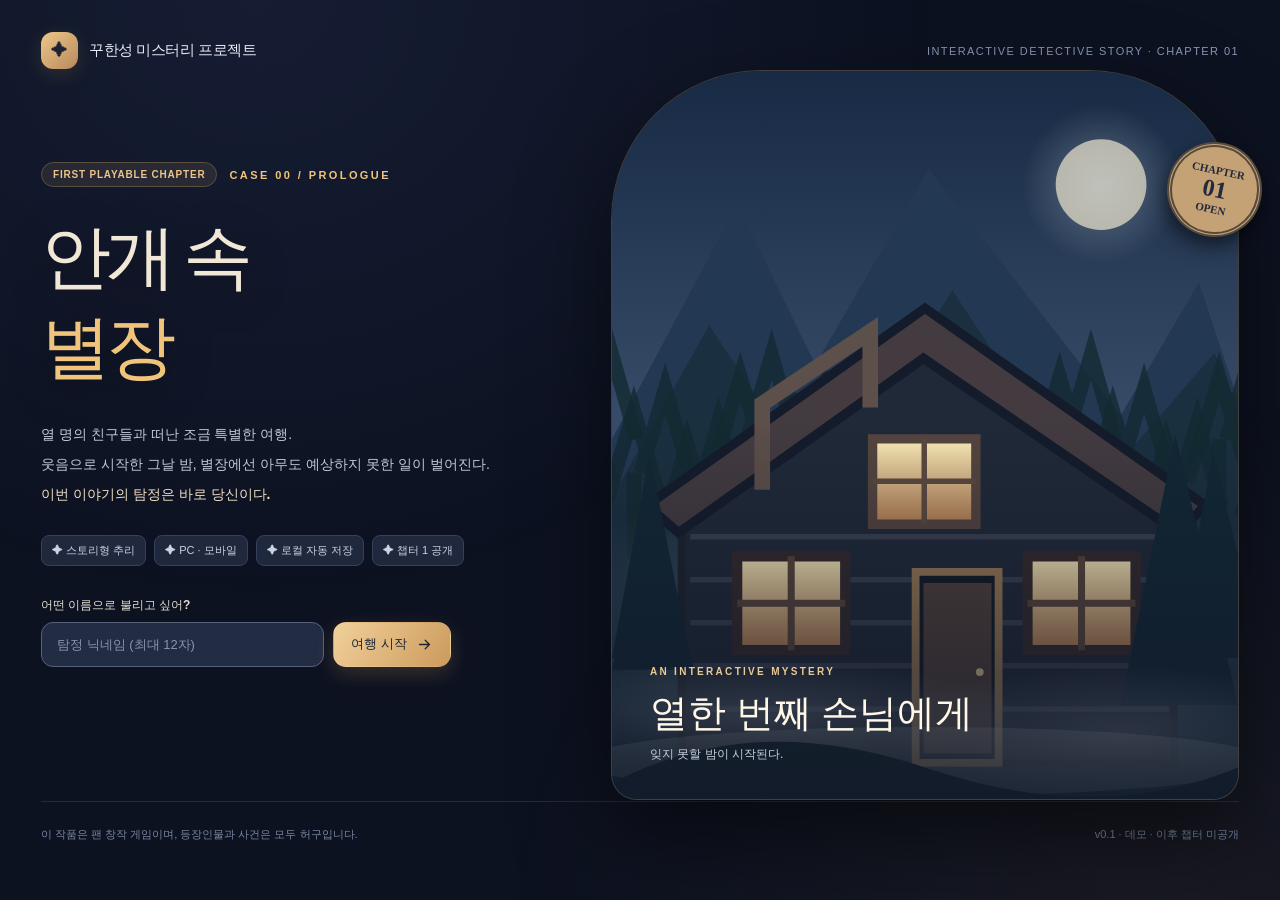
==== index.html @ d3688fc3 "feat: migrate standalone Chapter 01 villa mystery game" ====
<!doctype html>
<html lang="ko">
<head>
  <meta charset="UTF-8" />
  <meta name="viewport" content="width=device-width, initial-scale=1, viewport-fit=cover" />
  <meta name="theme-color" content="#12172a" />
  <meta name="description" content="꾸한성: 안개 속 별장 — 시청자가 탐정이 되어 꾸한성 멤버들과 함께 단서를 수집하는 미스터리 추리 게임." />
  <title>꾸한성: 안개 속 별장 | CHAPTER 01</title>
  <link rel="stylesheet" href="styles.css" />
  <script src="game.js" defer></script>
</head>
<body>
  <div id="app"></div>
  <noscript>게임을 플레이하려면 브라우저에서 JavaScript를 활성화해 주세요.</noscript>
</body>
</html>
---- styles.css ----
:root{font-family:'Noto Sans KR','Malgun Gothic','Apple SD Gothic Neo',sans-serif;color:#e8eaf4;background:#0d1221;font-synthesis:none;--bg:#0d1221;--surface:#1b2236;--surface2:#232d43;--muted:#9ca8be;--line:#35415b;--cream:#f3dfba;--gold:#f0c47b;--blue:#7f9ce5;--shadow:0 22px 55px rgba(0,0,0,.22)}
*{box-sizing:border-box}body{margin:0;min-width:320px}button,input{font:inherit}button{cursor:pointer}button:disabled{cursor:not-allowed;opacity:.45}button:focus-visible,input:focus-visible,[tabindex]:focus-visible{outline:3px solid #f0c47b;outline-offset:3px}button{transition:transform .18s,background-color .18s,border-color .18s}button:not(:disabled):active{transform:scale(.97)}h1,h2,h3,p{margin:0}h1,h2,h3{line-height:1.34}p{line-height:1.7}small{color:var(--muted)}.visually-hidden{position:absolute!important;height:1px;width:1px;overflow:hidden;clip:rect(0,0,0,0);white-space:nowrap}.app-shell{min-height:100vh;position:relative;isolation:isolate}.app-shell::before{content:'';position:fixed;inset:0;z-index:-1;pointer-events:none;background:radial-gradient(ellipse at 20% 0,rgba(76,98,161,.14),transparent 47%),radial-gradient(ellipse at 90% 100%,rgba(161,119,58,.08),transparent 40%)}.upper{font-size:11px;letter-spacing:.22em;font-weight:800;color:var(--gold)}.muted{color:var(--muted)}.small{font-size:12px}.eyebrow{color:var(--gold);font-weight:700;font-size:11px;letter-spacing:.2em}.brand{display:flex;gap:11px;align-items:center;font-weight:800;font-size:15px;letter-spacing:-.03em}.brand-mark{width:37px;height:37px;display:grid;place-items:center;color:#1d2334;border-radius:12px;background:linear-gradient(135deg,#eec78a,#b8895c);font-size:17px;box-shadow:0 5px 20px rgba(221,166,83,.15)}.btn{border:1px solid transparent;border-radius:13px;min-height:45px;padding:11px 17px;display:inline-flex;align-items:center;justify-content:center;gap:9px;font-weight:800;font-size:13px;text-align:center;line-height:1.45}.btn-primary{background:linear-gradient(125deg,#f1d19b,#cc9a5b);color:#1b2536;box-shadow:0 7px 20px rgba(227,163,90,.2)}.btn-primary:hover:not(:disabled){background:linear-gradient(125deg,#f9dcb1,#d4a46a)}.btn-secondary{background:#283248;color:#f6f1e7;border-color:#40506e}.btn-secondary:hover:not(:disabled){background:#34425c}.btn-ghost{background:transparent;border-color:#3a455d;color:#c6d0e0}.btn-ghost:hover:not(:disabled){background:#222b40}.btn-danger{background:#422d37;color:#ffc5c5;border-color:#704756}.btn-compact{padding:8px 12px;min-height:35px;font-size:12px}.icon{width:17px;height:17px;flex:none}.panel{border:1px solid rgba(157,175,209,.17);border-radius:19px;background:linear-gradient(145deg,rgba(31,40,61,.95),rgba(23,30,48,.98));box-shadow:var(--shadow)}.tag{display:inline-flex;align-items:center;border:1px solid #5b4f42;background:rgba(236,185,117,.1);color:#eac48d;font-size:10px;font-weight:800;letter-spacing:.08em;border-radius:100px;padding:6px 11px}.line{height:1px;background:var(--line);margin:14px 0}.notch{display:flex;align-items:center;gap:12px}.notch:before{content:'';height:1px;width:24px;background:var(--gold)}
/* landing */
.landing{max-width:1270px;min-height:100vh;margin:auto;padding:32px 36px 58px;display:flex;flex-direction:column}.landing-header{display:flex;justify-content:space-between;align-items:center;gap:20px}.landing-header .note{font-size:11px;letter-spacing:.13em;color:#8998b4}.landing-main{flex:1;display:grid;grid-template-columns:minmax(340px,.92fr) minmax(450px,1.08fr);align-items:center;gap:35px;min-height:660px}.landing-copy{padding:40px 0;position:relative;z-index:1}.landing-copy .mini-title{display:flex;align-items:center;gap:12px;margin-bottom:26px}.landing-copy h1{font-family:'NanumMyeongjo','Noto Serif CJK KR',serif;font-size:clamp(48px,5.5vw,82px);font-weight:400;line-height:1.27;letter-spacing:-.075em;color:#f0e7d7;text-shadow:0 8px 44px #0006}.landing-copy h1 em{font-style:normal;color:var(--gold)}.landing-copy .synopsis{max-width:460px;font-size:14px;line-height:2.15;color:#bfc8d7;margin:27px 0 25px}.landing-copy .meta{display:flex;align-items:center;flex-wrap:wrap;gap:8px;margin-bottom:31px}.meta span{padding:7px 10px;background:rgba(58,70,98,.43);border:1px solid #35415b;border-radius:8px;color:#c9d4e4;font-size:11px}.nickname-label{display:block;font-size:12px;color:#e4dfd2;font-weight:800;margin-bottom:8px}.nickname-row{display:flex;gap:9px;max-width:410px}.nickname-input{min-width:0;flex:1;border:1px solid #56617a;background:#222c43;color:#fff;padding:13px 15px;border-radius:12px;outline:none;font-size:13px}.nickname-input::placeholder{color:#8995ab}.nickname-input:focus{border-color:var(--gold)}.start-buttons{display:flex;flex-wrap:wrap;gap:8px;margin-top:12px}.landing-foot{display:flex;justify-content:space-between;gap:10px;color:#7887a1;font-size:11px;padding-top:25px;border-top:1px solid #ffffff1a}.landing-visual{position:relative;align-self:stretch;display:flex;align-items:center;min-width:0}.landing-picture{width:100%;aspect-ratio:4/5;max-height:730px;overflow:hidden;border-radius:150px 150px 26px 26px;border:1px solid #8b78575f;box-shadow:0 35px 90px #0008;position:relative;background:#171e30}.landing-picture svg{width:100%;height:100%;object-fit:cover}.landing-picture:after{content:'';position:absolute;inset:0;background:linear-gradient(180deg,transparent 48%,#101728c7 100%);pointer-events:none}.poster-overlay{position:absolute;z-index:2;bottom:36px;left:38px;right:38px}.poster-line{font-size:10px;font-weight:800;letter-spacing:.23em;color:#ebc994;margin-bottom:11px}.poster-title{font-family:'NanumMyeongjo','Noto Serif CJK KR',serif;font-size:clamp(25px,3vw,42px);color:#fff8e8}.poster-subtitle{font-size:12px;margin-top:7px;color:#c8cedc}.floating-stamp{position:absolute;top:10%;right:-23px;z-index:3;transform:rotate(12deg);background:#c4a275;border-radius:50%;width:95px;height:95px;color:#24293b;display:flex;flex-direction:column;align-items:center;justify-content:center;border:5px double #554a3d;box-shadow:0 9px 20px #0008;font-family:serif;font-size:11px;text-align:center;font-weight:900}.floating-stamp strong{font-size:24px}.landing-alert{font-size:11px;color:#ecc58d;margin-top:12px;min-height:17px}
/* game layout */
.game-layout{max-width:1600px;min-height:100vh;margin:auto;display:grid;grid-template-columns:226px minmax(0,1fr) 276px;gap:15px;padding:18px}.rail{min-height:calc(100vh - 36px);padding:19px 15px;display:flex;flex-direction:column;gap:22px;background:#151d31;border:1px solid #2d3851;border-radius:18px}.rail-brand{padding:0 4px 16px;border-bottom:1px solid #334059}.nav-title{font-size:10px;color:#798ba6;letter-spacing:.17em;font-weight:900;margin:0 0 11px 10px}.location-nav{display:grid;gap:7px}.location-button{border:none;background:transparent;text-align:left;color:#b0bed4;border-radius:11px;padding:12px 10px;display:flex;gap:11px;align-items:center;font-size:13px;font-weight:700}.location-button .number{color:#8a9ab3;font-size:11px;font-weight:900}.location-button.active{background:#35415c;color:#fff0d6;box-shadow:inset 3px 0 0 var(--gold)}.location-button:not(.active):hover{background:#222d44}.rail-stat{margin-top:auto;border:1px solid #38465f;padding:15px;border-radius:13px;background:linear-gradient(145deg,#27334b,#1e293d)}.rail-stat h3{font-size:12px;margin-bottom:9px}.progress-track{width:100%;height:5px;background:#46516a;border-radius:20px;overflow:hidden}.progress-bar{height:100%;border-radius:20px;background:var(--gold);transition:width .3s}.rail-bottom{display:grid;gap:8px}.game-main{display:flex;flex-direction:column;min-width:0;gap:13px}.topbar{min-height:65px;display:flex;align-items:center;justify-content:space-between;gap:10px;padding:10px 18px}.topbar h2{font-size:16px;color:#f1e8dd}.topbar .left{display:flex;align-items:center;gap:13px;min-width:0}.topbar .left>div{min-width:0}.topbar .right{display:flex;align-items:center;gap:10px}.clock{border:1px solid #51516a;border-radius:9px;padding:7px 11px;color:#e5c89c;font-weight:900;font-size:12px;letter-spacing:.05em;background:#ffffff09}.scene-frame{position:relative;border:1px solid #536077;border-radius:16px;overflow:hidden;background:#151d31;box-shadow:0 25px 75px #0006;aspect-ratio:16 / 9;max-height:min(63vh,720px);min-height:290px}.scene-art{position:absolute;inset:0;width:100%;height:100%}.scene-vignette{position:absolute;inset:0;pointer-events:none;background:linear-gradient(180deg,#0c142120,transparent 30%,#0e12298a 95%)}.scene-title{position:absolute;left:21px;top:19px;z-index:2;padding:9px 14px;background:#10182bce;backdrop-filter:blur(10px);border:1px solid #e1ccaa2b;border-radius:10px;box-shadow:0 10px 30px #0003}.scene-title strong{display:block;font-size:14px}.scene-title span{color:#c9c4b7;font-size:10px}.hotspot{position:absolute;z-index:4;transform:translate(-50%,-50%);background:#111a30d9;color:#fff1d8;border:1px solid #f0c47b94;border-radius:30px;padding:9px 12px;display:flex;align-items:center;gap:7px;font-size:11px;font-weight:800;white-space:nowrap;box-shadow:0 7px 22px #0008;backdrop-filter:blur(6px)}.hotspot:hover{background:#5d4529;transform:translate(-50%,-50%) scale(1.07)}.hotspot.locked{opacity:.6}.hotspot .hotspot-pin{height:16px;width:16px;border-radius:50%;background:#dbb678;display:grid;place-items:center;color:#1d273b;font-weight:900;font-size:11px}.scene-bottom{position:absolute;bottom:17px;left:17px;right:17px;z-index:2;display:flex;justify-content:space-between;align-items:end;pointer-events:none;gap:12px}.scene-bottom>*{pointer-events:auto}.scene-direction{font-size:11px;color:#eee4d4;background:#0c152ac7;padding:10px 13px;border-radius:10px;border:1px solid #ffffff1e;max-width:70%;line-height:1.6}.scene-controls{display:flex;gap:8px}.scene-controls .btn{background:#1b2b44e8}.quest-box{display:flex;gap:17px;align-items:center;padding:18px 19px}.quest-icon{flex:none;width:43px;height:43px;border-radius:12px;display:grid;place-items:center;color:#daba83;background:#5546305c;border:1px solid #786548}.quest-content{flex:1;min-width:0}.quest-content h3{font-size:13px;margin:4px 0 5px}.quest-content p{font-size:12px;color:#aebbd0;line-height:1.6}.quest-actions{flex:none}.chapter-step{font-size:10px;color:var(--gold);font-weight:900;letter-spacing:.14em}.mobile-location{display:none}.log-panel{padding:16px 18px}.section-heading{display:flex;align-items:center;justify-content:space-between;gap:10px;margin-bottom:11px}.section-heading h3{font-size:13px}.log-bubble{border-left:2px solid #9e8f75;padding:7px 12px;color:#c8d0e0;font-size:12px;line-height:1.75;background:#ffffff05;border-radius:0 8px 8px 0}.aside{min-width:0;display:flex;flex-direction:column;gap:13px}.notebook{padding:16px;min-height:390px;display:flex;flex-direction:column}.notebook h3{font-family:'NanumMyeongjo','Noto Serif CJK KR',serif;font-size:21px;color:#f0d7ad;font-weight:400}.notebook-sub{font-size:10px;color:#8999b1;margin:4px 0 15px}.tab-row{display:flex;gap:4px;padding:4px;background:#10192c;border:1px solid #313e56;border-radius:10px}.tab{flex:1;border:0;background:transparent;color:#91a0b7;border-radius:7px;padding:8px 2px;font-weight:800;font-size:11px}.tab.active{background:#33405c;color:#f8dfb0}.tab-pane{padding:16px 0 0;min-height:130px;flex:1}.entry{padding:11px 0;border-bottom:1px solid #2f3a52}.entry:first-child{padding-top:0}.entry h4{font-size:12px;color:#e7e7eb;margin:0 0 4px}.entry p{font-size:11px;color:#9baac2;line-height:1.7}.empty{color:#8e9cb1;font-size:12px;line-height:1.85;padding:20px 2px}.aside-people{padding:16px}.avatars{display:flex;align-items:center;padding-left:8px;margin:16px 0}.avatar{width:32px;height:32px;border:2px solid #1d2538;background:var(--c,#655f82);color:#fff;font-size:10px;font-weight:900;border-radius:50%;display:grid;place-items:center;margin-left:-8px}.people-note{font-size:11px;color:#9eabc0;line-height:1.7}.aside-stamp{margin-top:auto;text-align:center;padding:18px;color:#737f98;font-family:serif;font-size:11px;letter-spacing:.13em;border:1px solid #ffffff1b;border-radius:14px;background:#ffffff05}
/* modals */
.modal-backdrop{position:fixed;inset:0;z-index:40;background:rgba(4,8,17,.78);backdrop-filter:blur(9px);display:flex;align-items:center;justify-content:center;padding:18px}.dialogue{max-width:760px;width:100%;overflow:hidden;background:#1d273b;border:1px solid #97846a;border-radius:22px;box-shadow:0 35px 95px #000b;position:relative}.dialogue-illustration{height:175px;background:radial-gradient(circle at 70% 30%,#b4a27e32,transparent 40%),linear-gradient(120deg,#273c55,#111b30);display:flex;align-items:center;justify-content:center;position:relative;overflow:hidden}.dialogue-illustration::after{content:'';position:absolute;bottom:-95px;left:14%;width:75%;height:160px;background:radial-gradient(ellipse,#e4ae7438,transparent 64%)}.speaker-emblem{position:relative;z-index:1;width:94px;height:94px;border:2px solid #d9bb7f8c;border-radius:50%;background:#ffffff0c;display:flex;align-items:center;justify-content:center;font-family:'NanumMyeongjo','Noto Serif CJK KR',serif;font-size:36px;color:#f5dfb7}.dialogue-illustration .top-left{position:absolute;top:19px;left:24px;font-size:11px;letter-spacing:.13em;color:#d9c8a8}.dialogue-body{padding:27px 29px 24px}.speaker-name{font-weight:900;color:#e9c489;font-size:14px;margin-bottom:12px}.dialogue-text{font-family:'NanumMyeongjo','Noto Serif CJK KR',serif;font-size:clamp(17px,2.3vw,23px);line-height:1.8;color:#f0eee8;min-height:92px;white-space:pre-wrap;word-break:keep-all}.dialogue-footer{display:flex;justify-content:space-between;align-items:center;gap:10px;margin-top:17px}.dialogue-progress{font-size:11px;color:#93a4bc}.dialogue-controls{display:flex;gap:8px}.dialogue-actions{margin-top:18px;display:grid;gap:8px}.choice{border-radius:11px;border:1px solid #53627d;background:#26354c;color:#f2ede4;padding:13px 16px;text-align:left;font-size:13px;font-weight:700}.choice:hover{background:#3a4c65;border-color:#c5a975}.detail-modal{max-width:650px;background:#1b2538;border:1px solid #7b7990;border-radius:20px;padding:27px;width:100%;box-shadow:0 30px 80px #0009}.detail-head{display:flex;align-items:center;justify-content:space-between;gap:10px;margin-bottom:18px}.detail-head h2{font-size:19px}.detail-body{font-size:13px;line-height:1.95;color:#ced6e2}.detail-body strong{color:#f0d2a0}.detail-body p+p{margin-top:12px}.detail-footer{margin-top:22px;display:flex;justify-content:flex-end}.confirm-modal{max-width:430px}.confirm-modal p{font-size:13px;color:#bdc7d6;margin:14px 0}.confirm-modal .actions{display:flex;gap:8px;justify-content:flex-end}.finish{min-height:100vh;padding:30px;display:flex;align-items:center;justify-content:center}.finish-card{width:min(100%,930px);border:1px solid #8d8069;border-radius:24px;overflow:hidden;background:#172034;box-shadow:0 32px 80px #0009}.finish-picture{position:relative;height:350px;overflow:hidden}.finish-picture svg{width:100%;height:100%}.finish-picture:after{content:'';position:absolute;inset:0;background:linear-gradient(0deg,#172034 0%,transparent 75%)}.finish-body{padding:0 38px 34px;position:relative;margin-top:-54px}.finish-body h1{font-family:'NanumMyeongjo','Noto Serif CJK KR',serif;font-weight:400;font-size:clamp(28px,4vw,44px);line-height:1.4;margin:10px 0}.finish-body p{color:#aebcd0;font-size:13px;line-height:1.9;max-width:620px}.finish-stats{display:flex;gap:10px;flex-wrap:wrap;margin:21px 0}.finish-stat{min-width:123px;padding:13px 16px;border:1px solid #38455c;background:#243047;border-radius:11px}.finish-stat small{display:block;font-size:10px}.finish-stat strong{display:block;font-size:21px;color:#f4d9a5;margin-top:4px}.finish-actions{display:flex;gap:9px;flex-wrap:wrap}.toast{position:fixed;z-index:100;bottom:24px;left:50%;transform:translateX(-50%);background:#f0d09c;color:#243047;border-radius:12px;padding:12px 19px;box-shadow:0 16px 45px #0008;font-size:12px;font-weight:900;max-width:calc(100% - 32px);text-align:center}.credit{font-size:10px;color:#8490a7;line-height:1.8}
@media(max-width:1240px){.game-layout{grid-template-columns:196px minmax(0,1fr);gap:12px}.aside{grid-column:2;flex-direction:row}.aside>.panel{flex:1;min-width:0}.aside-stamp{display:none}.rail{grid-row:1 / span 2}.scene-frame{max-height:none}.landing-main{gap:20px}.landing-copy h1{font-size:58px}}
@media(max-width:860px){.landing{padding:20px 22px 28px}.landing-main{grid-template-columns:1fr;gap:20px;padding:25px 0}.landing-copy{padding:15px 0}.landing-copy h1{font-size:clamp(44px,9vw,66px)}.landing-visual{max-width:630px;margin:auto;width:100%}.landing-picture{aspect-ratio:5/4;border-radius:80px 80px 20px 20px;max-height:420px}.landing-header .note{display:none}.floating-stamp{right:-8px;top:5%;width:73px;height:73px}.landing-foot{flex-direction:column}.game-layout{display:block;padding:10px}.rail{display:none}.game-main{gap:10px}.topbar{padding:10px 13px}.scene-frame{max-height:none;min-height:240px}.mobile-location{display:flex;overflow-x:auto;gap:8px;padding:10px 2px 0;scrollbar-width:thin}.mobile-location button{flex:none}.aside{margin-top:12px;display:block}.aside>.panel{margin-bottom:12px}.aside-people{display:none}.notebook{min-height:200px}.quest-box{flex-wrap:wrap}.quest-actions{width:100%}.quest-actions .btn{width:100%}.scene-title{top:12px;left:12px}.scene-direction{max-width:85%}}
@media(max-width:520px){.landing{padding:18px}.landing-copy h1{font-size:46px}.landing-copy .synopsis{margin:18px 0;font-size:13px}.nickname-row{flex-direction:column}.nickname-row .btn{width:100%}.poster-overlay{left:20px;bottom:20px}.poster-title{font-size:29px}.floating-stamp{display:none}.landing-picture{aspect-ratio:4/3}.scene-frame{aspect-ratio:5/4;min-height:300px}.scene-art{height:100%}.scene-title strong{font-size:12px}.scene-bottom{bottom:10px;left:10px;right:10px}.scene-direction{font-size:10px;max-width:85%;padding:8px}.hotspot{font-size:10px;padding:7px 9px}.hotspot .hotspot-pin{width:13px;height:13px;font-size:9px}.topbar .right .saved{display:none}.topbar h2{font-size:13px}.topbar .upper{font-size:9px}.quest-box{padding:14px}.quest-content h3{font-size:12px}.dialogue-illustration{height:114px}.speaker-emblem{width:68px;height:68px;font-size:28px}.dialogue-body{padding:19px}.dialogue-text{font-size:17px;min-height:128px}.dialogue-footer{align-items:stretch;flex-direction:column}.dialogue-controls{justify-content:flex-end}.finish{padding:12px}.finish-picture{height:240px}.finish-body{padding:0 22px 28px}.finish-stats{gap:6px}.finish-stat{min-width:95px;padding:10px}.finish-actions .btn{width:100%}.scene-controls{display:none}}
@media(prefers-reduced-motion:reduce){*,*:before,*:after{transition:none!important;animation:none!important}}
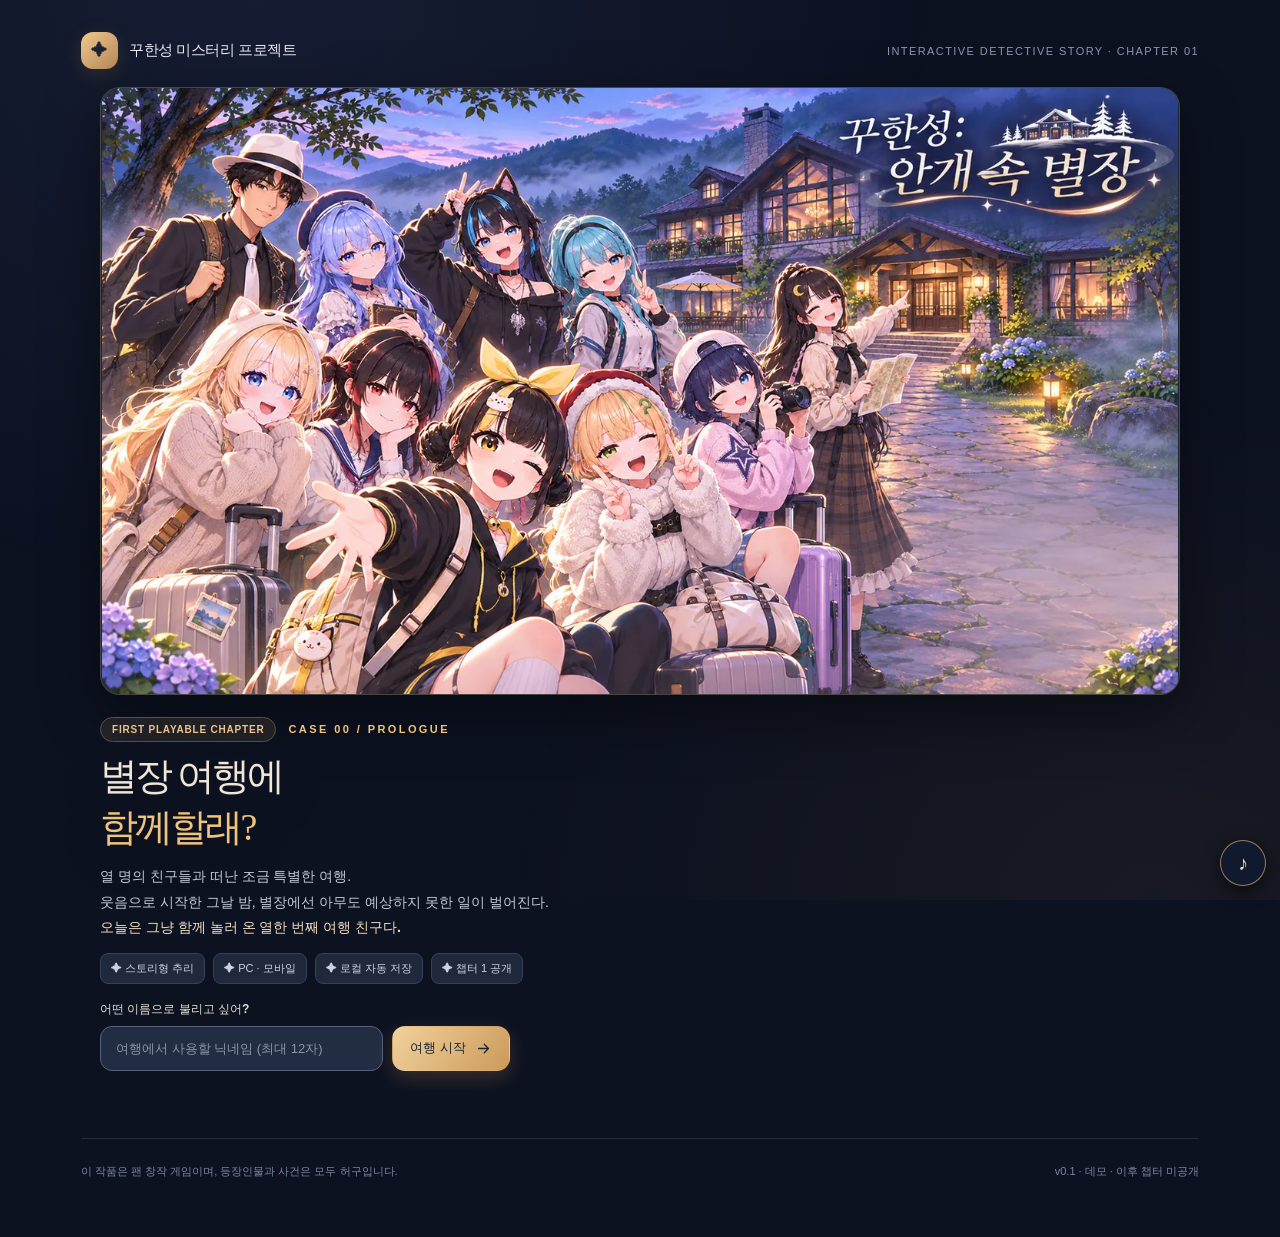
==== commit 819ce5d6: "feat: add synthesized BGM, sound effects, and sound settings Co-Authored-By: Claude Opus 5.5 <norepl" ====
--- a/index.html
+++ b/index.html
@@ -8,6 +8,7 @@
   <title>꾸한성: 안개 속 별장 | CHAPTER 01</title>
   <link rel="stylesheet" href="styles.css" />
   <script src="game.js" defer></script>
+  <script src="sound.js" defer></script>
 </head>
 <body>
   <div id="app"></div>
--- a/styles.css
+++ b/styles.css
@@ -10,3 +10,123 @@
 @media(max-width:860px){.landing{padding:20px 22px 28px}.landing-main{grid-template-columns:1fr;gap:20px;padding:25px 0}.landing-copy{padding:15px 0}.landing-copy h1{font-size:clamp(44px,9vw,66px)}.landing-visual{max-width:630px;margin:auto;width:100%}.landing-picture{aspect-ratio:5/4;border-radius:80px 80px 20px 20px;max-height:420px}.landing-header .note{display:none}.floating-stamp{right:-8px;top:5%;width:73px;height:73px}.landing-foot{flex-direction:column}.game-layout{display:block;padding:10px}.rail{display:none}.game-main{gap:10px}.topbar{padding:10px 13px}.scene-frame{max-height:none;min-height:240px}.mobile-location{display:flex;overflow-x:auto;gap:8px;padding:10px 2px 0;scrollbar-width:thin}.mobile-location button{flex:none}.aside{margin-top:12px;display:block}.aside>.panel{margin-bottom:12px}.aside-people{display:none}.notebook{min-height:200px}.quest-box{flex-wrap:wrap}.quest-actions{width:100%}.quest-actions .btn{width:100%}.scene-title{top:12px;left:12px}.scene-direction{max-width:85%}}
 @media(max-width:520px){.landing{padding:18px}.landing-copy h1{font-size:46px}.landing-copy .synopsis{margin:18px 0;font-size:13px}.nickname-row{flex-direction:column}.nickname-row .btn{width:100%}.poster-overlay{left:20px;bottom:20px}.poster-title{font-size:29px}.floating-stamp{display:none}.landing-picture{aspect-ratio:4/3}.scene-frame{aspect-ratio:5/4;min-height:300px}.scene-art{height:100%}.scene-title strong{font-size:12px}.scene-bottom{bottom:10px;left:10px;right:10px}.scene-direction{font-size:10px;max-width:85%;padding:8px}.hotspot{font-size:10px;padding:7px 9px}.hotspot .hotspot-pin{width:13px;height:13px;font-size:9px}.topbar .right .saved{display:none}.topbar h2{font-size:13px}.topbar .upper{font-size:9px}.quest-box{padding:14px}.quest-content h3{font-size:12px}.dialogue-illustration{height:114px}.speaker-emblem{width:68px;height:68px;font-size:28px}.dialogue-body{padding:19px}.dialogue-text{font-size:17px;min-height:128px}.dialogue-footer{align-items:stretch;flex-direction:column}.dialogue-controls{justify-content:flex-end}.finish{padding:12px}.finish-picture{height:240px}.finish-body{padding:0 22px 28px}.finish-stats{gap:6px}.finish-stat{min-width:95px;padding:10px}.finish-actions .btn{width:100%}.scene-controls{display:none}}
 @media(prefers-reduced-motion:reduce){*,*:before,*:after{transition:none!important;animation:none!important}}
+
+/* Character portraits — uses only user-supplied fan art; blank fallback for missing assets. */
+.dialogue-illustration{height:248px;isolation:isolate}
+.dialogue-illustration.has-portrait{background:radial-gradient(ellipse at 52% 95%,#7896ad62,transparent 56%),linear-gradient(100deg,#253e58,#141f30 68%)}
+.dialogue-illustration.has-portrait .speaker-emblem{z-index:1;opacity:.13;transform:scale(1.5)}
+.char-portrait{position:absolute;z-index:3;left:50%;bottom:-182px;transform:translateX(-50%);width:350px;height:440px;max-width:100%;object-fit:contain;object-position:center center;filter:drop-shadow(0 15px 21px #0c101eaa);pointer-events:none}
+.dialogue-illustration .top-left{z-index:5;background:#131c2a99;border-radius:9px;padding:6px 10px;letter-spacing:.03em}
+.avatar{position:relative;overflow:hidden;isolation:isolate;flex-shrink:0}
+.char-avatar{position:absolute;z-index:3;inset:0;width:100%;height:100%;object-fit:cover;object-position:center center}
+.avatar-fallback{position:relative;z-index:1}
+.char-avatar.failed-image,.char-portrait.failed-image{display:none}
+@media(max-width:520px){.dialogue-illustration{height:175px}.char-portrait{height:333px;width:262px;bottom:-154px}.dialogue-illustration .top-left{left:8px;top:8px;font-size:9px}}
+
+/* Villa illustration integration v1.2 — images retain their wide composition. */
+.landing{max-width:1190px}
+.landing-main{display:flex;flex-direction:column;justify-content:flex-start;align-items:stretch;min-height:0;gap:0;padding-top:18px}
+.landing-visual{order:-1;align-self:auto;width:100%;max-width:1080px;margin:0 auto;display:block}
+.landing-picture{aspect-ratio:1400 / 788;width:100%;max-height:none;border-radius:20px;box-shadow:0 20px 60px #0007;background:#1d2736}
+.landing-picture::after,.poster-overlay,.floating-stamp{display:none}
+.landing-hero-img{display:block;width:100%;height:100%;object-fit:contain}
+.landing-copy{width:100%;max-width:1080px;margin:0 auto;padding:22px 0 26px}
+.landing-copy .mini-title{margin-bottom:9px}
+.landing-copy h1{font-size:clamp(26px,3.7vw,38px);line-height:1.35}
+.landing-copy .synopsis{margin:11px 0 13px;max-width:900px;line-height:1.8}
+.landing-copy .meta{margin-bottom:17px}
+.scene-photo{display:block;object-fit:cover;object-position:center center}
+.scene-photo-night{filter:brightness(.73) saturate(.84)}
+.finish-image{display:block;width:100%;height:100%;object-fit:cover;object-position:center center}
+@media(max-width:860px){.landing-main{padding:15px 0 0;gap:0}.landing-visual{max-width:none}.landing-picture{aspect-ratio:1400/788;border-radius:15px;max-height:none}.landing-copy{padding:17px 0 25px}.landing-copy h1{font-size:clamp(25px,5vw,36px)}.landing-copy .synopsis{margin:10px 0 12px}.landing-copy .meta{margin-bottom:17px}}
+@media(max-width:520px){.landing{padding:14px}.landing-picture{aspect-ratio:1400/788;border-radius:11px}.landing-copy h1{font-size:26px}.landing-copy .synopsis{font-size:12px}.landing-copy .mini-title{gap:7px;flex-wrap:wrap}.landing-copy .meta{gap:5px}.landing-copy .meta span{font-size:10px;padding:6px}.scene-photo{object-position:center center}}
+
+/* Chapter 01: illustrated rooms + restored hallway, shared responsive backgrounds. */
+.scene-frame .scene-art.scene-photo{width:100%;height:100%;object-fit:cover;object-position:center center}
+.scene-frame .scene-art.scene-photo-night{filter:brightness(.82) saturate(.91)}
+@media(max-width:700px){.scene-frame .scene-art.scene-photo{object-position:center center}}
+
+/* Chapter 01 character placement and dialogue polish (v1.4) */
+.dialogue-illustration.has-portrait .speaker-emblem{display:none!important}
+.dialogue-narration{max-width:650px}
+.dialogue-narration .dialogue-body{padding:27px 30px 23px}
+.dialogue-narration .dialogue-text{min-height:0;font-size:clamp(18px,2.3vw,22px);line-height:1.9}
+.scene-people{position:absolute;z-index:5;left:50%;bottom:94px;transform:translateX(-50%);display:flex;align-items:flex-end;justify-content:center;gap:8px;max-width:95%;pointer-events:none}
+.scene-person{width:82px;min-height:82px;padding:7px 5px;border:1px solid #e4d3ae80;border-radius:12px;background:#141d30e5;backdrop-filter:blur(7px);color:#f8ecd4;display:flex;flex-direction:column;align-items:center;gap:3px;box-shadow:0 8px 24px #0008;pointer-events:auto;cursor:pointer}
+.scene-person img{width:43px;height:43px;border-radius:50%;object-fit:cover;background:#43516a}
+.scene-person span{font-size:11px;font-weight:750;white-space:nowrap}
+.scene-person:hover,.scene-person:focus-visible{border-color:#efce94;background:#273752}
+.scene-person-more{pointer-events:auto;border:1px solid #e4d3ae80;border-radius:10px;padding:8px 10px;background:#151f36ed;color:#f6e6c9;font-size:11px;font-weight:800;min-height:37px}
+.friend-room{display:block;font-size:10px;color:#a9b8cc;margin-top:3px}
+@media(max-width:700px){.scene-people{bottom:69px;gap:5px}.scene-person{width:62px;min-height:65px;padding:4px 3px}.scene-person img{width:32px;height:32px}.scene-person span{font-size:10px}.scene-person-more{font-size:10px;padding:5px 6px}}
+@media(max-width:420px){.dialogue-narration .dialogue-body{padding:23px 19px}.scene-people{bottom:67px}}
+
+/* 초보자 안내: 현재 목표 띠 + 게임 방법 안내창 */
+.goal-bar{display:flex;align-items:center;justify-content:space-between;gap:14px;padding:12px 16px;border-color:rgba(240,196,123,.35)}
+.goal-bar .goal-text{min-width:0}
+.goal-bar .eyebrow{font-size:10px;letter-spacing:.14em}
+.goal-bar p{margin-top:4px;font-size:13px;line-height:1.6;color:#e7e2d8}
+.goal-bar .goal-help{flex:none}
+.optional-tag{display:inline-block;margin-left:6px;font-size:10px;font-weight:700;letter-spacing:0;color:#a9b8cc;border:1px solid #3a455d;border-radius:99px;padding:2px 8px;vertical-align:middle}
+.guide-modal{max-height:calc(100dvh - 36px);overflow-y:auto;display:flex;flex-direction:column}
+.guide-modal .detail-head{align-items:flex-start}
+.guide-modal .detail-head h2{margin-top:6px;font-size:21px;color:#f3dcb3}
+.guide-body{font-size:14px;line-height:1.85}
+.guide-body p+p,.guide-body p+ul,.guide-body ul+p{margin-top:10px}
+.guide-list{margin:0;padding-left:1.15em;display:grid;gap:9px}
+.guide-flow{padding:10px 12px;border-radius:12px;background:#253049;border:1px solid #3e4d6a;color:#f0d2a0;font-weight:700;font-size:13px;line-height:1.7}
+.guide-note{font-size:12px;color:#a9b8cc}
+.guide-dots{display:flex;justify-content:center;gap:8px;margin-top:20px}
+.guide-dot{width:10px;height:10px;padding:0;border-radius:50%;border:0;background:#46536d;cursor:pointer}
+.guide-dot.active{background:var(--gold);width:24px;border-radius:99px}
+.guide-footer{margin-top:16px;display:flex;align-items:center;justify-content:space-between;gap:10px}
+.guide-nav{display:flex;gap:8px}
+@media(max-width:520px){
+  .goal-bar{flex-direction:column;align-items:stretch;gap:10px;padding:12px 13px}
+  .goal-bar .goal-help{width:100%;justify-content:center}
+  .modal-backdrop:has(.guide-modal){align-items:flex-end;padding:10px}
+  .guide-modal{padding:20px 18px;border-radius:18px}
+  .guide-modal .detail-head h2{font-size:19px}
+  .guide-body{font-size:14px;line-height:1.8}
+}
+
+/* ── 챕터 1 장면 핫스팟·인물 카드 보정 ─────────────────────────────── */
+/* 누르는 동안 전역 규칙 button:not(:disabled):active{transform:scale(.97)}이 중앙 정렬 translate를 덮어써
+   핫스팟이 오른쪽 아래로 미끄러지고(손을 떼는 지점이 버튼 밖이 되어) 클릭이 무시되던 문제 */
+.scene-frame .hotspot:not(:disabled):active{transform:translate(-50%,-50%) scale(.97)}
+/* 핫스팟 좌표(%)를 '사진이 실제로 그려지는 16:9 상자' 기준으로 배치한다.
+   프레임 비율이 16:9가 아니어도(모바일 5:4 등) 사진 전체를 보여 주고(contain) 핫스팟이 물체 위에 놓인다. */
+.scene-frame{container-type:size}
+.scene-stage{position:absolute;left:50%;top:50%;width:min(100cqw,calc(100cqh * 16 / 9));height:min(100cqh,calc(100cqw * 9 / 16));transform:translate(-50%,-50%);z-index:4;pointer-events:none}
+.scene-stage .hotspot{pointer-events:auto}
+.scene-frame .scene-art.scene-photo{object-fit:contain}
+/* 장면 속 인물 카드가 핫스팟을 가리던 문제: 카드를 장면 바로 아래 한 줄로 옮긴다 */
+.scene-people{position:static;transform:none;left:auto;bottom:auto;max-width:none;justify-content:flex-start;align-items:center;gap:8px;overflow-x:auto;padding:2px 2px 4px;pointer-events:auto;scrollbar-width:thin}
+.scene-people-label{flex:none;font-size:11px;font-weight:800;color:#a9b8cc;margin-right:2px}
+.scene-person{flex:none;flex-direction:row;width:auto;min-height:0;padding:5px 13px 5px 5px;border-radius:99px;gap:8px}
+.scene-person img{width:34px;height:34px}
+.scene-person span{font-size:12px}
+.scene-person-more{flex:none;border-radius:99px}
+@media(max-width:700px){.scene-people{gap:6px}.scene-person{width:auto;min-height:0;padding:4px 11px 4px 4px}.scene-person img{width:30px;height:30px}.scene-person span{font-size:11px}}
+
+/* ── 챕터 1 대화창 NPC 초상화 ───────────────────────────────────────── */
+/* guests(최도식·박태성·오세린): 배경이 있는 512x447 상반신 그림 → 대화창 안에 카드로 전체 표시 */
+.dialogue-illustration .char-portrait[src*="/guests/"]{top:50%;bottom:auto;transform:translate(-50%,-50%);height:calc(100% - 40px);width:auto;max-width:calc(100% - 40px);aspect-ratio:512/447;object-fit:cover;border-radius:14px;border:1px solid #e4d3ae55}
+/* 윤해준·이유나·장도윤 night/surprised: 캔버스 위쪽 약 13~45%에만 상반신이 있는 원본 → 챕터 2~5와 같은 방식으로 확대·바닥 정렬 */
+.dialogue-illustration .char-portrait:is([src$="/lee-yuna/night.webp"],[src$="/lee-yuna/surprised.webp"],[src$="/jang-doyun/night.webp"],[src$="/jang-doyun/surprised.webp"],[src$="/yoon-haejun/night.webp"],[src$="/yoon-haejun/surprised.webp"]){bottom:0;height:290%;width:auto;max-width:none}
+.dialogue-illustration .char-portrait[src$="/lee-yuna/night.webp"]{transform:translate(-50%,55.8%)}
+.dialogue-illustration .char-portrait[src$="/lee-yuna/surprised.webp"]{transform:translate(-50%,55.7%)}
+.dialogue-illustration .char-portrait[src$="/jang-doyun/night.webp"]{transform:translate(-50%,57%)}
+.dialogue-illustration .char-portrait[src$="/jang-doyun/surprised.webp"]{transform:translate(-50%,56.5%)}
+.dialogue-illustration .char-portrait[src$="/yoon-haejun/night.webp"]{transform:translate(-50%,55.8%)}
+.dialogue-illustration .char-portrait[src$="/yoon-haejun/surprised.webp"]{transform:translate(-50%,55.7%)}
+
+/* ── 챕터 1 '그림에 없는 조사 대상'(벽시계·주차장·주차된 차량) 표시 ─────────────── */
+/* 점선 테두리 + 돋보기 아이콘 + 짧은 설명. 아이콘·글자는 모두 버튼 안에 있어 보이는 영역 = 클릭 영역 */
+.hotspot.hotspot-offscene{border-style:dashed;border-color:#9ccbf0;background:#0e1a2ef0;padding-top:7px;padding-bottom:7px}
+.hotspot-offscene .hotspot-pin{background:#9ccbf0}
+.hotspot-offscene .hotspot-icon{width:11px;height:11px;stroke-width:2.6}
+.hotspot-offscene .hotspot-text{display:flex;flex-direction:column;align-items:flex-start;line-height:1.25}
+.hotspot-note{font-size:9.5px;font-weight:700;color:#bcd6ee;letter-spacing:0}
+.hotspot.hotspot-offscene:hover{background:#25405e}
+@media(max-width:520px){.hotspot.hotspot-offscene{padding-top:5px;padding-bottom:5px}.hotspot-note{font-size:9px}}
